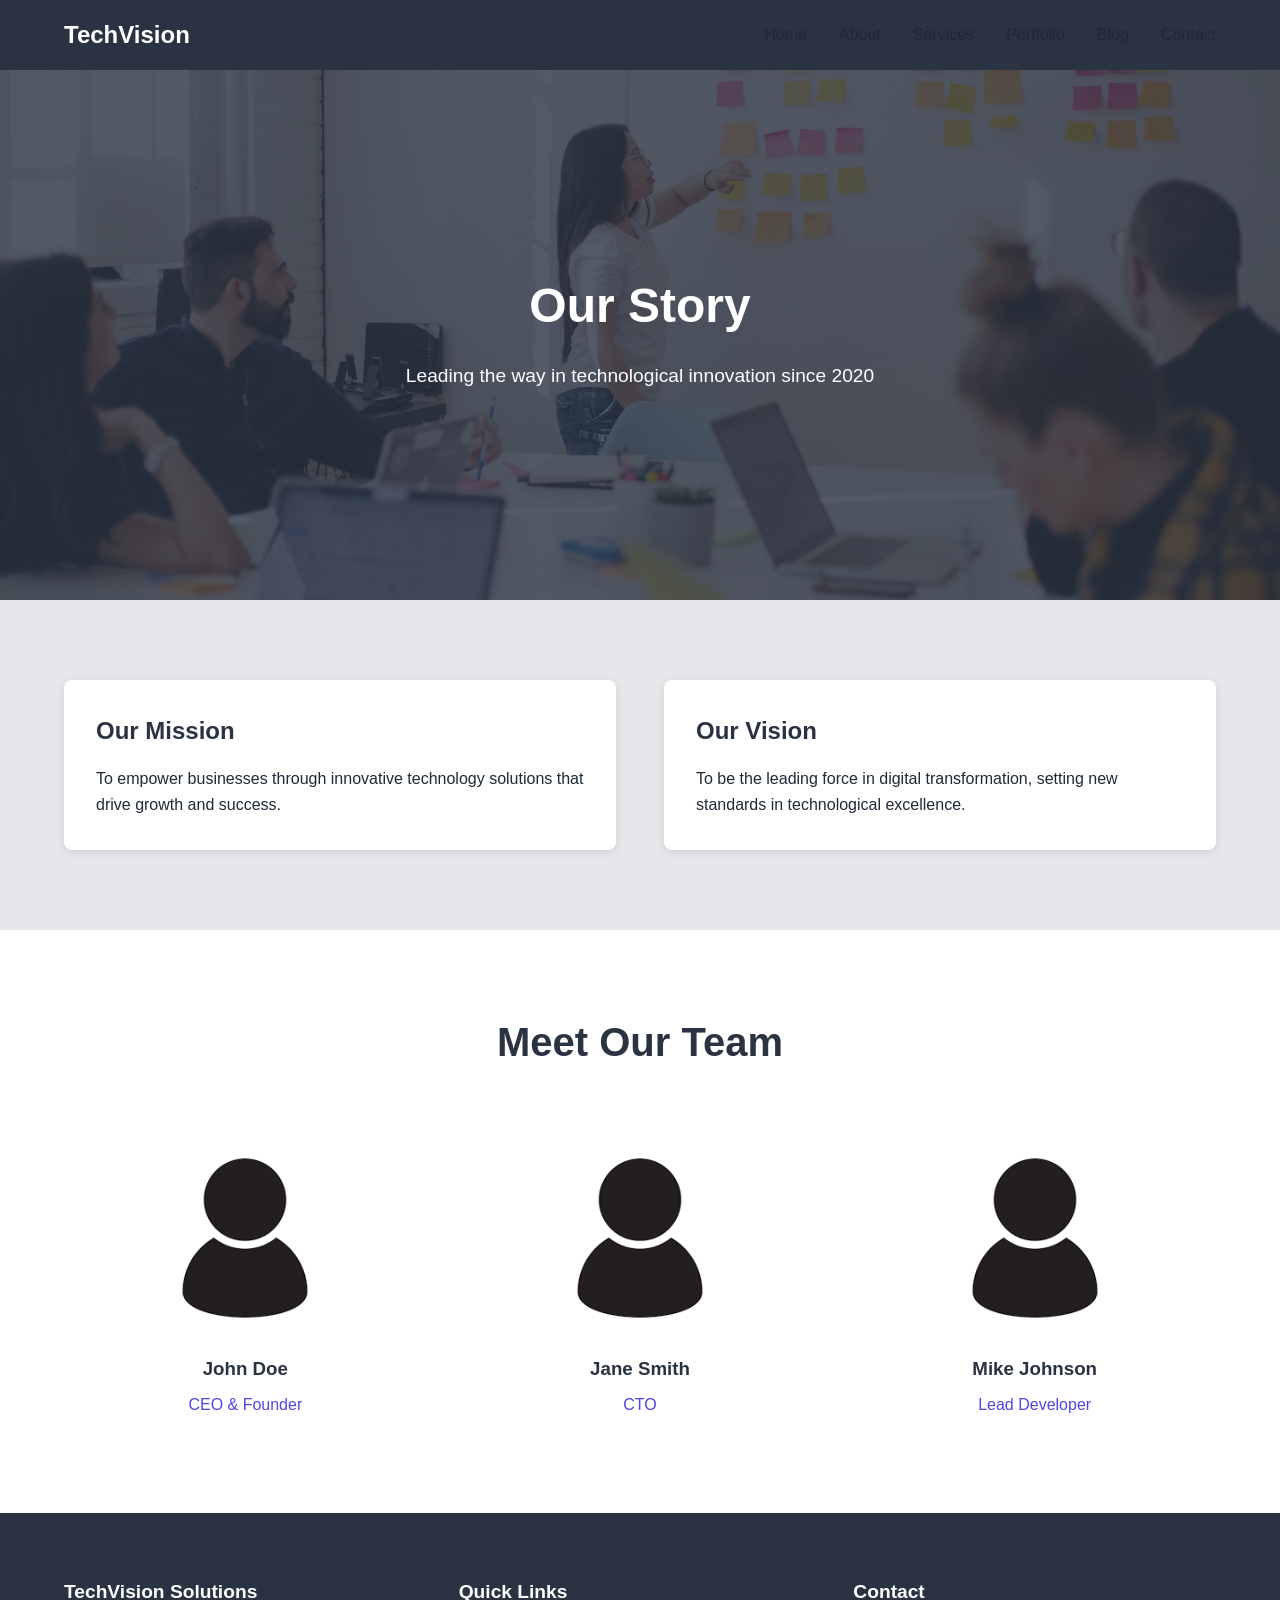
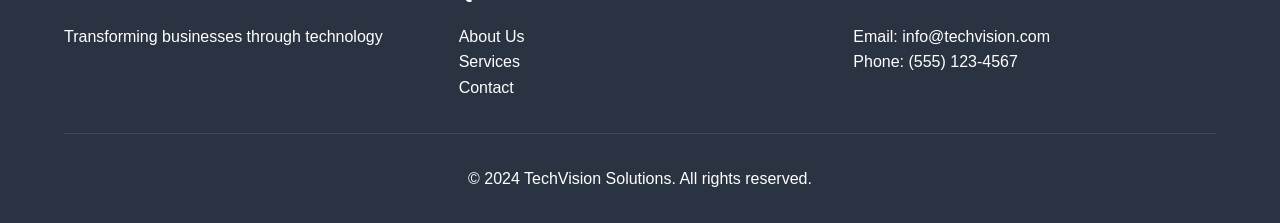
==== src/about.html @ 4a4f2c68 "work finished commit by sarim." ====
<!DOCTYPE html>
<html lang="en">

<head>
    <meta charset="UTF-8">
    <meta name="viewport" content="width=device-width, initial-scale=1.0">
    <title>About Us - TechVision Solutions</title>
    <link rel="stylesheet" href="../styles/common.css">
    <link rel="stylesheet" href="../styles/about.css">
</head>

<body>
    <nav class="navbar">
        <div class="nav-brand"><a href="index.html">TechVision</a></div>
        <ul class="nav-links">
            <li>Home</li>
            <li>About</li>
            <li>Services</li>
            <li>Portfolio</li>
            <li>Blog</li>
            <li>Contact</li>
        </ul>
    </nav>

    <main>
        <section class="about-hero">
            <div class="about-content fade-in">
                <h1>Our Story</h1>
                <p>Leading the way in technological innovation since 2020</p>
            </div>
        </section>

        <section class="mission-vision">
            <div class="container">
                <div class="mission slide-up">
                    <h2>Our Mission</h2>
                    <p>To empower businesses through innovative technology solutions that drive growth and success.</p>
                </div>
                <div class="vision slide-up">
                    <h2>Our Vision</h2>
                    <p>To be the leading force in digital transformation, setting new standards in technological
                        excellence.</p>
                </div>
            </div>
        </section>

        <section class="team">
            <h2>Meet Our Team</h2>
            <div class="team-grid">
                <div class="team-member">
                    <div class="member-image"></div>
                    <h3>John Doe</h3>
                    <p>CEO &amp; Founder</p>
                </div>
                <div class="team-member">
                    <div class="member-image"></div>
                    <h3>Jane Smith</h3>
                    <p>CTO</p>
                </div>
                <div class="team-member">
                    <div class="member-image"></div>
                    <h3>Mike Johnson</h3>
                    <p>Lead Developer</p>
                </div>
            </div>
        </section>
    </main>

    <footer>
        <div class="footer-content">
            <div class="footer-section">
                <h4>TechVision Solutions</h4>
                <p>Transforming businesses through technology</p>
            </div>
            <div class="footer-section">
                <h4>Quick Links</h4>
                <ul>
                    <li>About Us</li>
                    <li>Services</li>
                    <li>Contact</li>
                </ul>
            </div>
            <div class="footer-section">
                <h4>Contact</h4>
                <p>Email: info@techvision.com</p>
                <p>Phone: (555) 123-4567</p>
            </div>
        </div>
        <div class="footer-bottom">
            <p>&copy; 2024 TechVision Solutions. All rights reserved.</p>
        </div>
    </footer>
</body>

</html>
---- styles/common.css ----
:root {
    --primary-color: #2A3342;
    --secondary-color: #4F46E5;
    --accent-color: #E5E7EB;
    --text-light: #FFFFFF;
    --text-dark: #1F2937;
    --transition: all 0.3s ease;
}

* {
    margin: 0;
    padding: 0;
    box-sizing: border-box;
}

body {
    font-family: 'Inter', sans-serif;
    line-height: 1.6;
    color: var(--text-dark);
}

.navbar {
    background-color: var(--primary-color);
    padding: 1rem 5%;
    position: fixed;
    width: 100%;
    top: 0;
    z-index: 1000;
    display: flex;
    justify-content: space-between;
    align-items: center;
}

.nav-brand {
    font-size: 1.5rem;
    font-weight: bold;
    cursor: pointer;
}
.nav-brand a {
    color: var(--text-light);
    text-decoration: none;
}

.nav-links {
    display: flex;
    list-style: none;
    gap: 2rem;
}

.nav-links a {
    color: var(--text-light);
    text-decoration: none;
    transition: var(--transition);
    padding: 0.5rem 1rem;
    border-radius: 4px;
}

.nav-links a:hover,
.nav-links a.active {
    background-color: var(--secondary-color);
}

footer {
    background-color: var(--primary-color);
    color: var(--text-light);
    padding: 4rem 5% 2rem;
}

.footer-content {
    display: grid;
    grid-template-columns: repeat(auto-fit, minmax(250px, 1fr));
    gap: 2rem;
    margin-bottom: 2rem;
}

.footer-section h4 {
    margin-bottom: 1rem;
    font-size: 1.2rem;
}

.footer-section ul {
    list-style: none;
}

.footer-section a {
    color: var(--text-light);
    text-decoration: none;
    transition: var(--transition);
}

.footer-section a:hover {
    color: var(--secondary-color);
}

.footer-bottom {
    text-align: center;
    padding-top: 2rem;
    border-top: 1px solid rgba(255, 255, 255, 0.1);
}

.fade-in {
    animation: fadeIn 1s ease-in;
}

.slide-up {
    animation: slideUp 0.8s ease-out;
}

.pulse {
    animation: pulse 2s infinite;
}

@keyframes fadeIn {
    from { opacity: 0; }
    to { opacity: 1; }
}

@keyframes slideUp {
    from {
        opacity: 0;
        transform: translateY(20px);
    }
    to {
        opacity: 1;
        transform: translateY(0);
    }
}

@keyframes pulse {
    0% { transform: scale(1); }
    50% { transform: scale(1.05); }
    100% { transform: scale(1); }
}

@media (max-width: 768px) {
    .nav-links {
        display: none;
    }
    
    .footer-content {
        grid-template-columns: 1fr;
    }
}
---- styles/about.css ----
/* About Page Specific Styles */
.about-hero {
    height: 60vh;
    background: linear-gradient(rgba(42, 51, 66, 0.8), rgba(42, 51, 66, 0.8)),
                url('../assets/about-hero-section.png') center/cover;

    display: flex;
    align-items: center;
    justify-content: center;
    text-align: center;
    color: var(--text-light);
    padding: 0 5%;
    margin-top: 60px;
}

.about-content h1 {
    font-size: 3rem;
    margin-bottom: 1rem;
}

.about-content p {
    font-size: 1.2rem;
}

.mission-vision {
    padding: 5rem 5%;
    background-color: var(--accent-color);
}

.container {
    max-width: 1200px;
    margin: 0 auto;
    display: grid;
    grid-template-columns: repeat(2, 1fr);
    gap: 3rem;
}

.mission, .vision {
    background-color: var(--text-light);
    padding: 2rem;
    border-radius: 8px;
    box-shadow: 0 2px 8px rgba(0, 0, 0, 0.1);
}

.mission h2, .vision h2 {
    color: var(--primary-color);
    margin-bottom: 1rem;
}

.team {
    padding: 5rem 5%;
    text-align: center;
}

.team h2 {
    color: var(--primary-color);
    margin-bottom: 3rem;
    font-size: 2.5rem;
}

.team-grid {
    display: grid;
    grid-template-columns: repeat(auto-fit, minmax(250px, 1fr));
    gap: 2rem;
    max-width: 1200px;
    margin: 0 auto;
}

.team-member {
    padding: 1rem;
    transition: var(--transition);
}

.team-member:hover {
    transform: translateY(-5px);
}

.member-image {
    width: 200px;
    height: 200px;
    border-radius: 50%;
    margin: 0 auto 1rem;
    background-color: var(--accent-color);
    background-size: cover;
    background-position: center;
}

/* Add background images for team members */
.team-member:nth-child(1) .member-image {
    background-image: url('../assets/user-pic.png');
}

.team-member:nth-child(2) .member-image {
    background-image: url('../assets/user-pic.png');
}

.team-member:nth-child(3) .member-image {
    background-image: url('../assets/user-pic.png');
}

.team-member h3 {
    color: var(--primary-color);
    margin-bottom: 0.5rem;
}

.team-member p {
    color: var(--secondary-color);
}

@media (max-width: 768px) {
    .container {
        grid-template-columns: 1fr;
    }
    
    .about-hero {
        height: 50vh;
    }
    
    .about-content h1 {
        font-size: 2.5rem;
    }
}
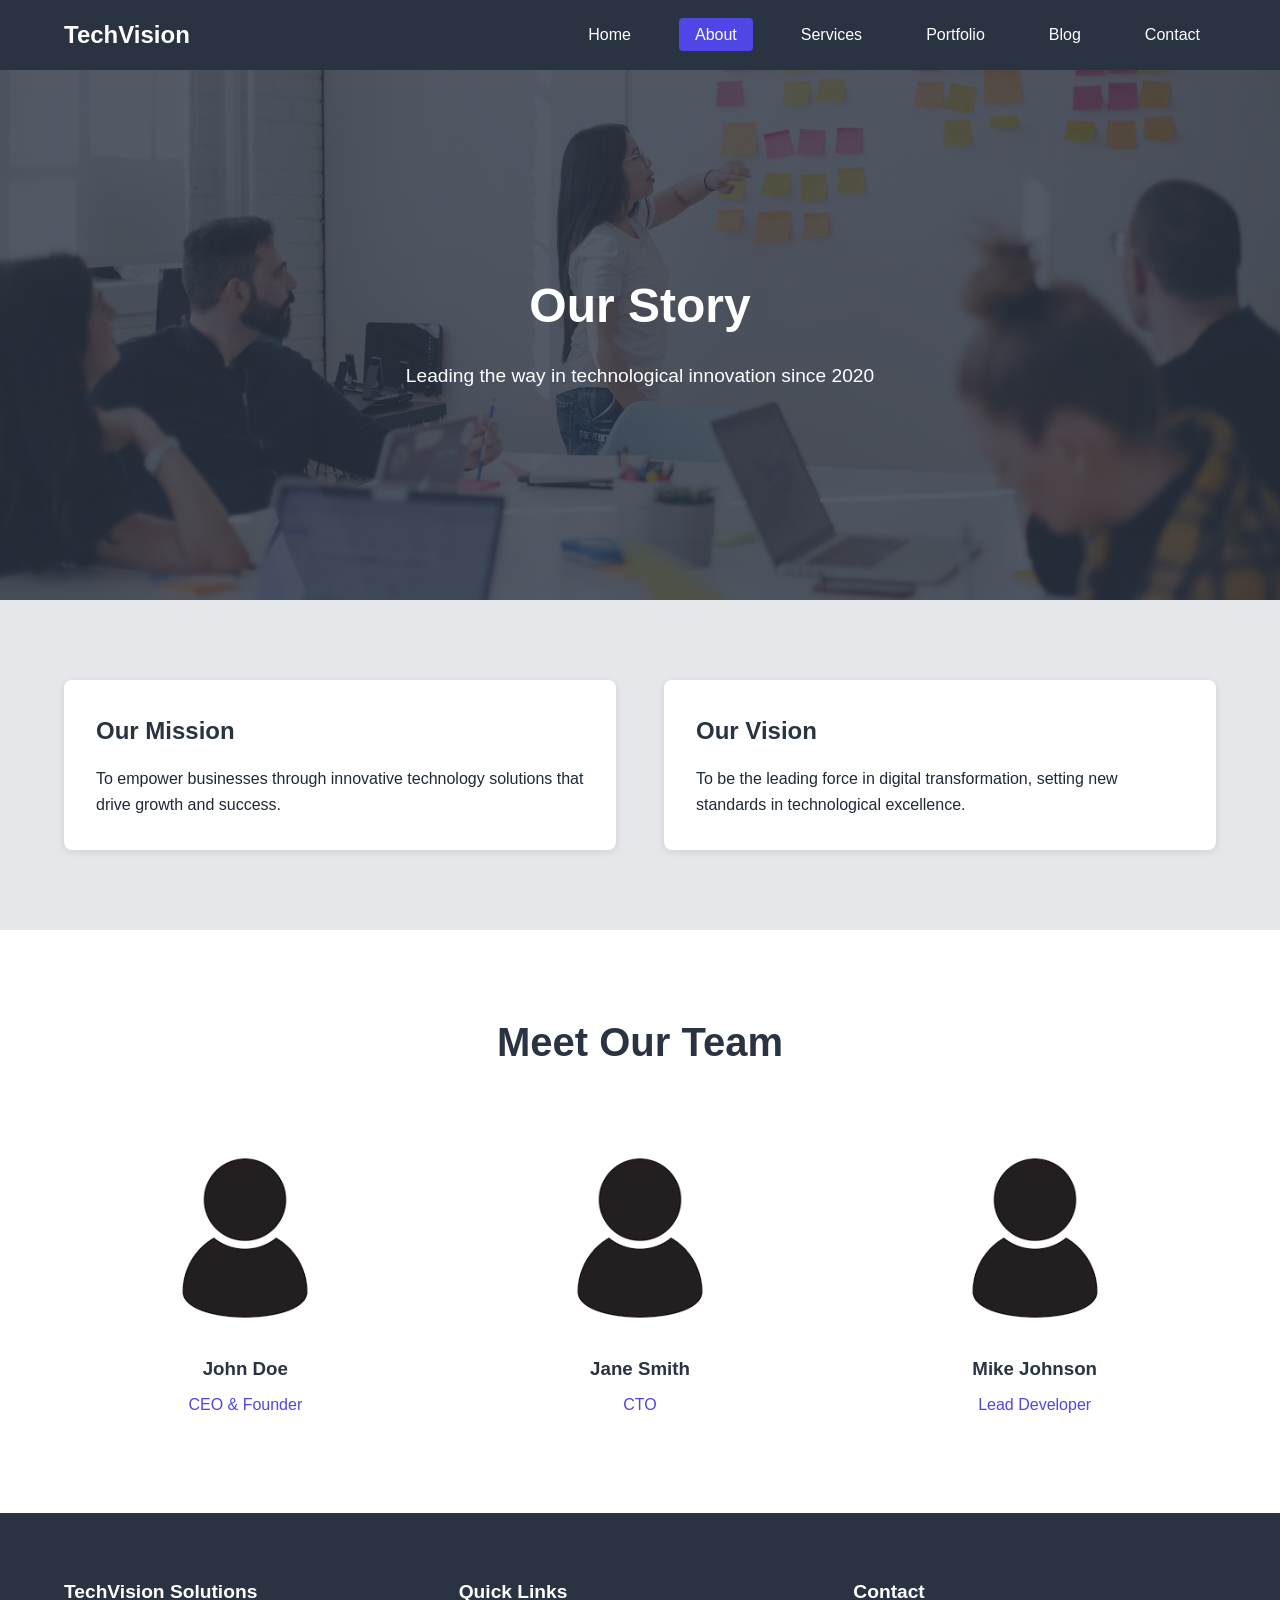
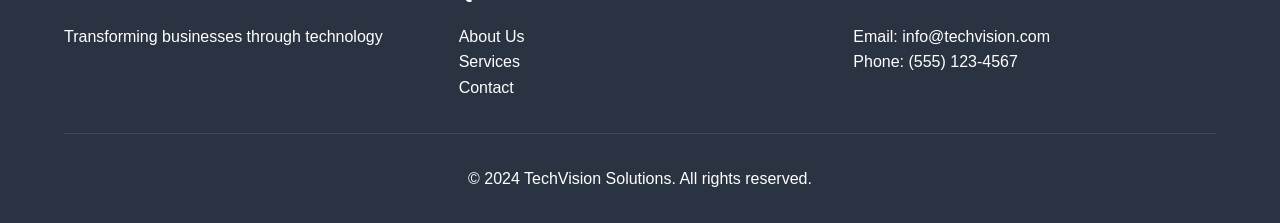
==== commit 9fd03d40: "Added Portfolio-Page Files" ====
--- a/src/about.html
+++ b/src/about.html
@@ -13,12 +13,12 @@
     <nav class="navbar">
         <div class="nav-brand"><a href="index.html">TechVision</a></div>
         <ul class="nav-links">
-            <li>Home</li>
-            <li>About</li>
-            <li>Services</li>
-            <li>Portfolio</li>
-            <li>Blog</li>
-            <li>Contact</li>
+            <li><a href="index.html">Home</a></li>
+            <li><a href="about.html" class="active">About</a></li>
+            <li><a href="services.html">Services</a></li>
+            <li><a href="portfolio.html">Portfolio</a></li>
+            <li><a href="#">Blog</a></li>
+            <li><a href="contact.html">Contact</a></li>
         </ul>
     </nav>
 
@@ -75,9 +75,9 @@
             <div class="footer-section">
                 <h4>Quick Links</h4>
                 <ul>
-                    <li>About Us</li>
-                    <li>Services</li>
-                    <li>Contact</li>
+                    <li><a href="about.html">About Us</a></li>
+                    <li><a href="services.html">Services</a></li>
+                    <li><a href="contact.html">Contact</a></li>
                 </ul>
             </div>
             <div class="footer-section">
